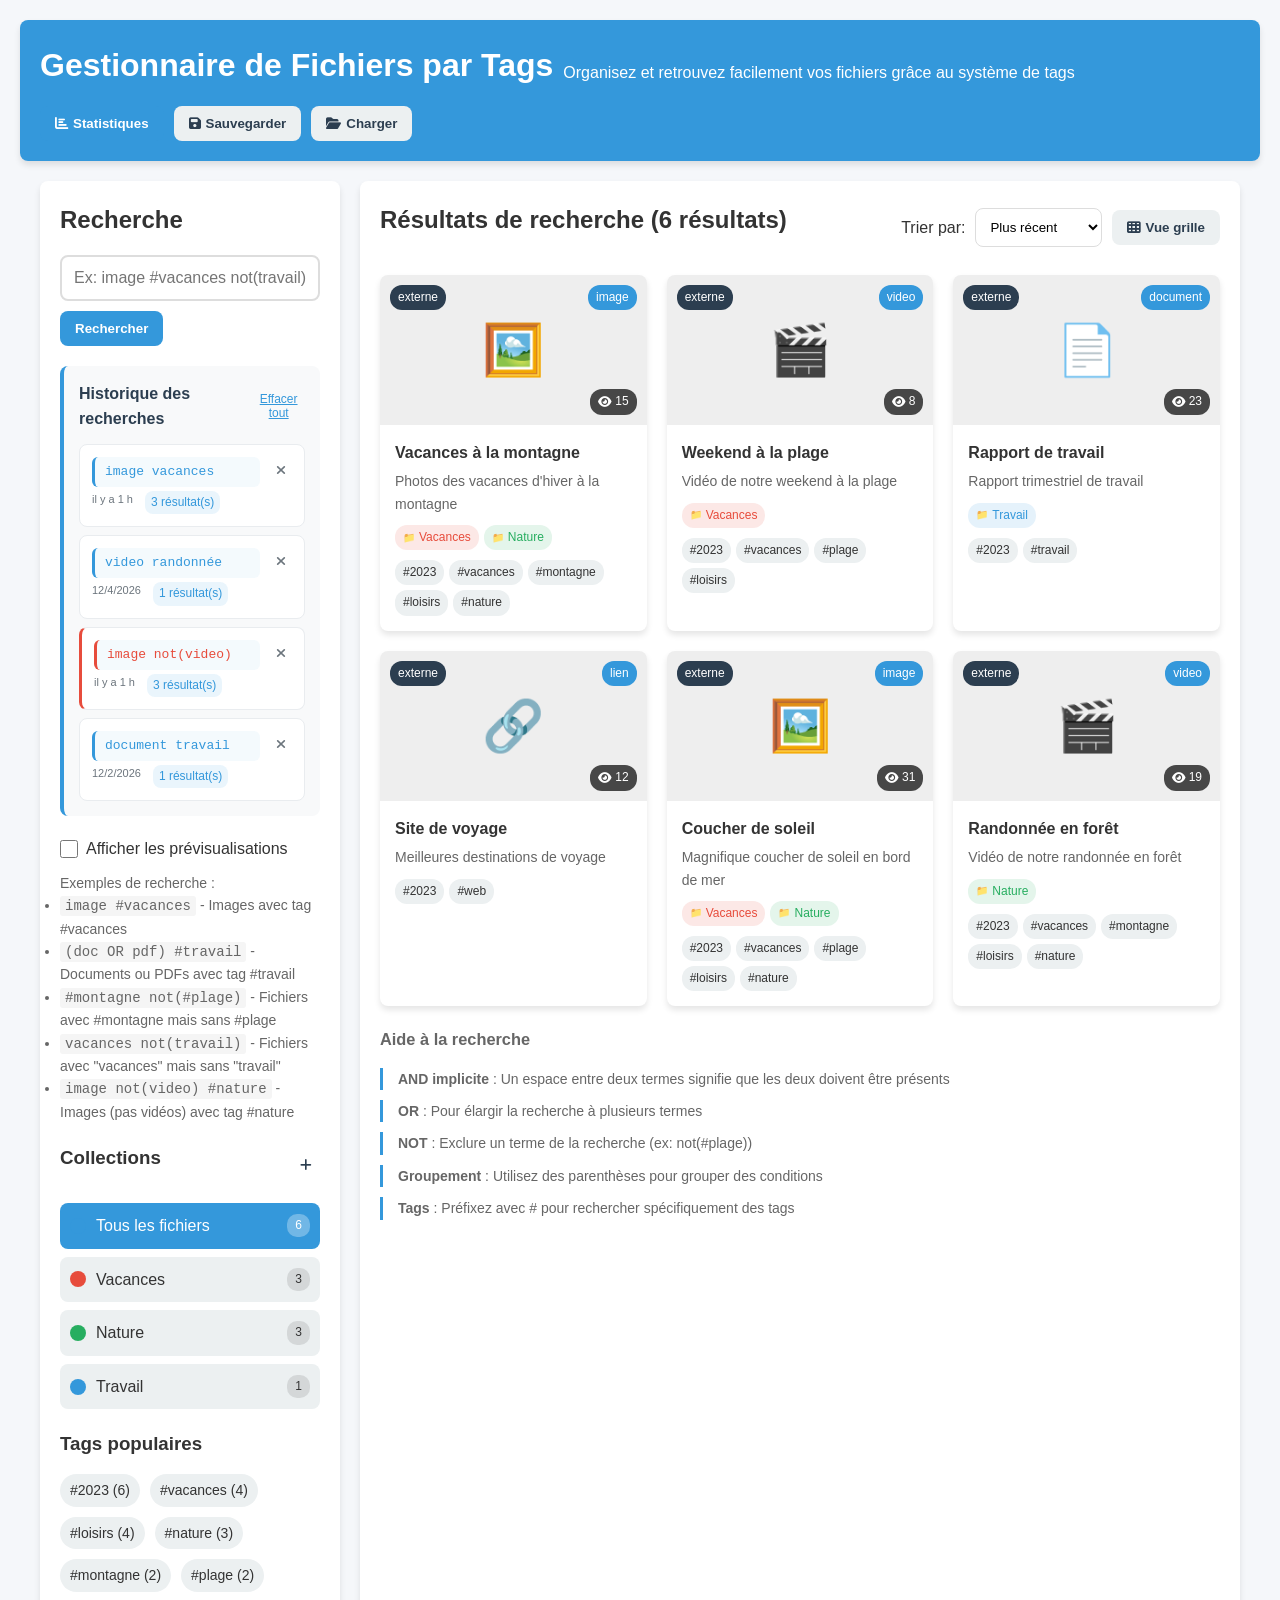
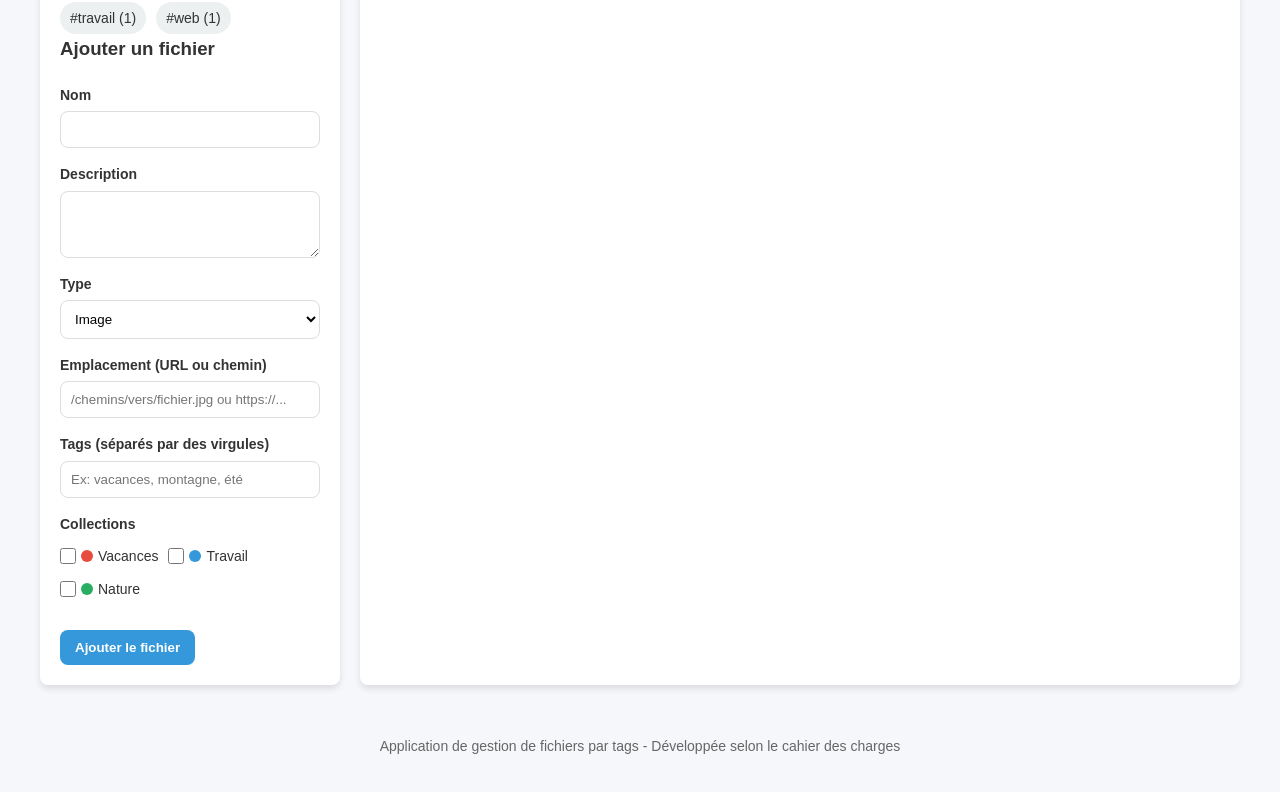
==== index.html @ 1c68541b "recherche multiple avec not()" ====
<!DOCTYPE html>
<html lang="fr">
<head>
    <meta charset="UTF-8">
    <meta name="viewport" content="width=device-width, initial-scale=1.0">
    <title>Gestionnaire de Fichiers par Tags</title>
    <link rel="stylesheet" href="https://cdnjs.cloudflare.com/ajax/libs/font-awesome/6.4.0/css/all.min.css">
    <link rel="stylesheet" href="style/style.css">
    <link rel="shortcut icon" href="asset/img/logo.png" type="image/png">
</head>
<body>
    <header>
        <div>
            <h1>Gestionnaire de Fichiers par Tags</h1>
            <p>Organisez et retrouvez facilement vos fichiers grâce au système de tags</p>
        </div>
        <div>
            <button class="btn btn-primary" id="viewStatsBtn">
                <i class="fas fa-chart-bar"></i> Statistiques
            </button>
            <button class="btn btn-secondary" id="saveDataBtn">
                <i class="fas fa-save"></i> Sauvegarder
            </button>
            <button class="btn btn-secondary" id="loadDataBtn">
                <i class="fas fa-folder-open"></i> Charger
            </button>
        </div>
    </header>
    
    <div class="container">
        <aside class="panel">
            <div class="search-section">
                <h2>Recherche</h2>
                <input type="text" class="search-input" id="searchInput" placeholder="Ex: (image OR vidéo) #drole">
                <button class="btn btn-primary" id="searchBtn">Rechercher</button>
                
                <div class="search-history-section">
                    <h3>
                        Historique des recherches
                        <button class="clear-history-btn" id="clearHistoryBtn" title="Effacer tout l'historique">
                            Effacer tout
                        </button>
                    </h3>
                    <div class="history-list" id="historyList">
                        <!-- L'historique sera généré dynamiquement -->
                    </div>
                </div>

                <div class="preview-option">
                    <label>
                        <input type="checkbox" id="previewCheckbox">
                        Afficher les prévisualisations
                    </label>
                </div>
                
                <div class="search-examples">
                    <p>Exemples de recherche :</p>
                    <ul>
                        <li><code>image #vacances</code> - Images avec tag #vacances</li>
                        <li><code>(doc OR pdf) #travail</code> - Documents ou PDFs avec tag #travail</li>
                        <li><code>#montagne not(#plage)</code> - Fichiers avec #montagne mais sans #plage</li>
                        <li><code>vacances not(travail)</code> - Fichiers avec "vacances" mais sans "travail"</li>
                        <li><code>image not(video) #nature</code> - Images (pas vidéos) avec tag #nature</li>
                    </ul>
                </div>
            </div>
            
            <div class="collections-section">
                <div class="section-header">
                    <h3>Collections</h3>
                    <button class="btn-icon" id="addCollectionBtn" title="Créer une nouvelle collection">
                        <i class="fas fa-plus"></i>
                    </button>
                </div>
                <div class="collections-list" id="collectionsList">
                    <!-- Les collections seront générées dynamiquement -->
                </div>
            </div>
            
            <div class="tags-section">
                <h3>Tags populaires</h3>
                <div class="tags-cloud" id="tagsCloud">
                    <!-- Les tags seront générés dynamiquement -->
                </div>
            </div>
            
            <div class="add-file-section">
                <h3 id="fileFormTitle">Ajouter un fichier</h3>
                <form id="addFileForm" class="add-file-form">
                    <input type="hidden" id="fileId">
                    <div class="form-group">
                        <label class="form-label">Nom</label>
                        <input type="text" class="form-input" id="fileName" required>
                    </div>
                    <div class="form-group">
                        <label class="form-label">Description</label>
                        <textarea class="form-input" id="fileDesc" rows="3"></textarea>
                    </div>
                    <div class="form-group">
                        <label class="form-label">Type</label>
                        <select class="form-select" id="fileType">
                            <option value="image">Image</option>
                            <option value="video">Vidéo</option>
                            <option value="document">Document</option>
                            <option value="audio">Audio</option>
                            <option value="lien">Lien Web</option>
                            <option value="autre">Autre</option>
                        </select>
                    </div>
                    <div class="form-group">
                        <label class="form-label">Emplacement (URL ou chemin)</label>
                        <input type="text" class="form-input" id="fileLocation" placeholder="/chemins/vers/fichier.jpg ou https://..." required>
                    </div>
                    <div class="form-group">
                        <label class="form-label">Tags (séparés par des virgules)</label>
                        <input type="text" class="form-input" id="fileTags" placeholder="Ex: vacances, montagne, été">
                    </div>
                    <div class="form-group">
                        <label class="form-label">Collections</label>
                        <div class="collections-select" id="collectionsSelect">
                            <!-- Les collections seront ajoutées dynamiquement -->
                        </div>
                    </div>
                    <div class="form-actions">
                        <button type="submit" class="btn btn-primary" id="submitFileBtn">Ajouter le fichier</button>
                        <button type="button" class="btn btn-secondary" id="cancelEditBtn" style="display: none;">Annuler</button>
                    </div>
                </form>
            </div>
        </aside>
        
        <main class="panel">
            <div class="results-header">
                <h2 id="resultsTitle">Résultats de recherche <span id="resultsCount"></span></h2>
                <div class="header-actions">
                    <div class="sort-options">
                        <label for="sortSelect">Trier par:</label>
                        <select id="sortSelect" class="form-select">
                            <option value="newest">Plus récent</option>
                            <option value="oldest">Plus ancien</option>
                            <option value="popular">Plus populaire</option>
                            <option value="name">Nom (A-Z)</option>
                        </select>
                    </div>
                    <button class="btn btn-secondary" id="toggleViewBtn">
                        <i class="fas fa-th"></i> Vue grille
                    </button>
                </div>
            </div>
            <div class="results-section" id="resultsContainer">
                <!-- Les résultats seront affichés ici par JavaScript -->
            </div>
            
            <div class="help-section">
                <h3>Aide à la recherche</h3>
                <div class="help-item">
                    <strong>AND implicite</strong> : Un espace entre deux termes signifie que les deux doivent être présents
                </div>
                <div class="help-item">
                    <strong>OR</strong> : Pour élargir la recherche à plusieurs termes
                </div>
                <div class="help-item">
                    <strong>NOT</strong> : Exclure un terme de la recherche (ex: not(#plage))
                </div>
                <div class="help-item">
                    <strong>Groupement</strong> : Utilisez des parenthèses pour grouper des conditions
                </div>
                <div class="help-item">
                    <strong>Tags</strong> : Préfixez avec # pour rechercher spécifiquement des tags
                </div>
            </div>
        </main>
    </div>
    
    <!-- Modal de visualisation -->
    <div class="modal" id="fileModal">
        <div class="modal-content">
            <span class="close-modal" id="closeModal">&times;</span>
            <h2 id="modalTitle">Visualisation du fichier</h2>
            <div class="file-actions-modal">
                <button class="btn btn-secondary" id="editFileBtn">
                    <i class="fas fa-edit"></i> Modifier
                </button>
                <button class="btn btn-danger" id="deleteFileBtn">
                    <i class="fas fa-trash"></i> Supprimer
                </button>
            </div>
            <div class="file-viewer" id="fileViewer">
                <!-- Le contenu du fichier sera affiché ici -->
            </div>
            <div class="file-actions">
                <button class="btn btn-primary" id="openExternal">
                    <i class="fas fa-external-link-alt"></i> Ouvrir dans un nouvel onglet
                </button>
                <button class="btn btn-danger" id="closeViewer">
                    <i class="fas fa-times"></i> Fermer
                </button>
            </div>
        </div>
    </div>

    <!-- Modal de statistiques -->
    <div class="modal" id="statsModal">
        <div class="modal-content">
            <span class="close-modal" id="closeStatsModal">&times;</span>
            <h2>Statistiques</h2>
            <div class="stats-container">
                <div class="stat-card">
                    <h3>Fichiers totaux</h3>
                    <p id="totalFiles">0</p>
                </div>
                <div class="stat-card">
                    <h3>Tags utilisés</h3>
                    <p id="totalTags">0</p>
                </div>
                <div class="stat-card">
                    <h3>Vues totales</h3>
                    <p id="totalViews">0</p>
                </div>
                <div class="stat-card">
                    <h3>Collections</h3>
                    <p id="totalCollections">0</p>
                </div>
            </div>
            <div class="popular-section">
                <h3>Fichiers les plus populaires</h3>
                <div id="popularFiles">
                    <!-- Les fichiers populaires seront affichés ici -->
                </div>
            </div>
            <div class="popular-section">
                <h3>Collections les plus populaires</h3>
                <div id="popularCollections">
                    <!-- Les collections populaires seront affichées ici -->
                </div>
            </div>
        </div>
    </div>

    <!-- Modal de création/édition de collection -->
    <div class="modal" id="collectionModal">
        <div class="modal-content">
            <span class="close-modal" id="closeCollectionModal">&times;</span>
            <h2 id="collectionModalTitle">Créer une nouvelle collection</h2>
            <form id="collectionForm">
                <input type="hidden" id="collectionId">
                <div class="form-group">
                    <label class="form-label">Nom de la collection</label>
                    <input type="text" class="form-input" id="collectionName" required>
                </div>
                <div class="form-group">
                    <label class="form-label">Description</label>
                    <textarea class="form-input" id="collectionDescription" rows="3"></textarea>
                </div>
                <div class="form-group">
                    <label class="form-label">Couleur d'accentuation</label>
                    <input type="color" class="form-input" id="collectionColor" value="#3498db">
                </div>
                <div class="form-actions">
                    <button type="submit" class="btn btn-primary" id="saveCollectionBtn">Créer la collection</button>
                    <button type="button" class="btn btn-danger" id="deleteCollectionBtn" style="display: none;">
                        <i class="fas fa-trash"></i> Supprimer
                    </button>
                    <button type="button" class="btn btn-secondary" id="cancelCollectionBtn">Annuler</button>
                </div>
            </form>
        </div>
    </div>

    <!-- Modal de confirmation de suppression -->
    <div class="modal" id="confirmModal">
        <div class="modal-content">
            <span class="close-modal" id="closeConfirmModal">&times;</span>
            <h2 id="confirmModalTitle">Confirmation</h2>
            <p id="confirmModalMessage">Êtes-vous sûr de vouloir effectuer cette action ?</p>
            <div class="form-actions">
                <button class="btn btn-danger" id="confirmActionBtn">Confirmer</button>
                <button class="btn btn-secondary" id="cancelActionBtn">Annuler</button>
            </div>
        </div>
    </div>
    
    <footer>
        <p>Application de gestion de fichiers par tags - Développée selon le cahier des charges</p>
    </footer>

    <script src="script/script.js"></script>
</body>
</html>
---- style/style.css ----
:root {
    --primary-color: #3498db;
    --secondary-color: #3498db;
    --accent-color: #e74c3c;
    --light-color: #ecf0f1;
    --dark-color: #2c3e50;
    --success-color: #27ae60;
    --warning-color: #f39c12;
    --border-radius: 8px;
    --box-shadow: 0 4px 6px rgba(0, 0, 0, 0.1);
}

* {
    margin: 0;
    padding: 0;
    box-sizing: border-box;
    font-family: 'Segoe UI', Tahoma, Geneva, Verdana, sans-serif;
}

body {
    background-color: #f5f7fa;
    color: #333;
    line-height: 1.6;
    padding: 20px;
}

.container {
    max-width: 1200px;
    margin: 0 auto;
    display: grid;
    grid-template-columns: 300px 1fr;
    gap: 20px;
}

header {
    grid-column: 1 / -1;
    background: linear-gradient(135deg, var(--primary-color), var(--secondary-color));
    color: white;
    padding: 20px;
    border-radius: var(--border-radius);
    margin-bottom: 20px;
    box-shadow: var(--box-shadow);
    display: flex;
    justify-content: space-between;
    align-items: center;
    flex-wrap: wrap;
}

header > div {
    display: flex;
    align-items: center;
    gap: 10px;
}

h1, h2, h3 {
    margin-bottom: 15px;
}

.panel {
    background: white;
    border-radius: var(--border-radius);
    padding: 20px;
    box-shadow: var(--box-shadow);
}

.search-section {
    margin-bottom: 20px;
}

.search-input {
    width: 100%;
    padding: 12px;
    border: 2px solid #ddd;
    border-radius: var(--border-radius);
    font-size: 16px;
    margin-bottom: 10px;
    transition: border-color 0.3s;
}

.search-input:focus {
    border-color: var(--primary-color);
    outline: none;
}

.preview-option {
    margin: 10px 0;
    display: flex;
    align-items: center;
}

.preview-option label {
    display: flex;
    align-items: center;
    gap: 8px;
    cursor: pointer;
    font-weight: 500;
}

.preview-option input[type="checkbox"] {
    width: 18px;
    height: 18px;
    cursor: pointer;
}

.search-examples {
    font-size: 14px;
    color: #666;
    margin-top: 10px;
}

.search-examples code {
    background-color: #f5f5f5;
    padding: 2px 5px;
    border-radius: 3px;
    font-family: monospace;
}

.btn {
    padding: 10px 15px;
    border: none;
    border-radius: var(--border-radius);
    cursor: pointer;
    font-weight: bold;
    transition: background-color 0.3s;
    display: inline-flex;
    align-items: center;
    gap: 5px;
}

.btn-primary {
    background-color: var(--primary-color);
    color: white;
}

.btn-primary:hover {
    background-color: var(--secondary-color);
}

.btn-secondary {
    background-color: var(--light-color);
    color: var(--dark-color);
}

.btn-secondary:hover {
    background-color: #dde4e6;
}

.btn-danger {
    background-color: var(--accent-color);
    color: white;
}

.btn-danger:hover {
    background-color: #c0392b;
}

.btn-icon {
    padding: 8px;
    border: none;
    border-radius: var(--border-radius);
    cursor: pointer;
    background: transparent;
    color: var(--dark-color);
    transition: background-color 0.3s;
}

.btn-icon:hover {
    background-color: var(--light-color);
}

/* Sections */
.section-header {
    display: flex;
    justify-content: space-between;
    align-items: center;
    margin-bottom: 15px;
}

.collections-section {
    margin-bottom: 20px;
}

.collections-list {
    display: flex;
    flex-direction: column;
    gap: 8px;
}

.collection-item {
    display: flex;
    justify-content: space-between;
    align-items: center;
    padding: 10px;
    border-radius: var(--border-radius);
    background-color: var(--light-color);
    cursor: pointer;
    transition: background-color 0.3s;
    position: relative;
}

.collection-item:hover {
    background-color: #dde4e6;
}

.collection-item.active {
    background-color: var(--primary-color);
    color: white;
}

.collection-info {
    display: flex;
    align-items: center;
    gap: 10px;
    flex: 1;
}

.collection-color {
    width: 16px;
    height: 16px;
    border-radius: 50%;
}

.collection-name {
    font-weight: 500;
    flex: 1;
}

.collection-count {
    background-color: rgba(0, 0, 0, 0.1);
    padding: 2px 8px;
    border-radius: 10px;
    font-size: 12px;
}

.collection-item.active .collection-count {
    background-color: rgba(255, 255, 255, 0.3);
}

.collection-actions {
    display: none;
    position: absolute;
    right: 10px;
    top: 50%;
    transform: translateY(-50%);
    background: white;
    border-radius: var(--border-radius);
    box-shadow: var(--box-shadow);
    z-index: 10;
}

.collection-item:hover .collection-actions {
    display: flex;
}

.collection-action-btn {
    padding: 5px;
    border: none;
    background: transparent;
    cursor: pointer;
    color: var(--dark-color);
    border-radius: 4px;
}

.collection-action-btn:hover {
    background-color: var(--light-color);
    color: var(--primary-color);
}

.tags-cloud {
    display: flex;
    flex-wrap: wrap;
    gap: 10px;
    margin-top: 15px;
}

.tag {
    background-color: var(--light-color);
    padding: 5px 10px;
    border-radius: 20px;
    font-size: 14px;
    cursor: pointer;
    transition: background-color 0.3s;
}

.tag:hover {
    background-color: var(--primary-color);
    color: white;
}

.results-header {
    display: flex;
    justify-content: space-between;
    align-items: center;
    margin-bottom: 20px;
    flex-wrap: wrap;
    gap: 10px;
}

.header-actions {
    display: flex;
    align-items: center;
    gap: 10px;
}

.sort-options {
    display: flex;
    align-items: center;
    gap: 10px;
}

.results-section {
    display: grid;
    grid-template-columns: repeat(auto-fill, minmax(250px, 1fr));
    gap: 20px;
}

.results-section.list-view {
    grid-template-columns: 1fr;
}

.file-card {
    background: white;
    border-radius: var(--border-radius);
    overflow: hidden;
    box-shadow: var(--box-shadow);
    transition: transform 0.3s;
    cursor: pointer;
    position: relative;
}

.file-card:hover {
    transform: translateY(-5px);
}

.file-card.list-view {
    display: flex;
    height: auto;
}

.file-card.list-view .file-preview {
    width: 120px;
    height: 120px;
    flex-shrink: 0;
}

.file-card.list-view .file-info {
    flex: 1;
    display: flex;
    flex-direction: column;
    justify-content: space-between;
}

.file-preview {
    height: 150px;
    background-color: #eee;
    display: flex;
    align-items: center;
    justify-content: center;
    font-size: 50px;
    color: #777;
    position: relative;
    overflow: hidden;
}

.file-preview img {
    width: 100%;
    height: 100%;
    object-fit: cover;
}

.file-preview video {
    width: 100%;
    height: 100%;
    object-fit: cover;
}

.file-type-badge {
    position: absolute;
    top: 10px;
    right: 10px;
    background-color: var(--primary-color);
    color: white;
    padding: 3px 8px;
    border-radius: 12px;
    font-size: 12px;
    z-index: 2;
}

.file-location-badge {
    position: absolute;
    top: 10px;
    left: 10px;
    background-color: var(--dark-color);
    color: white;
    padding: 3px 8px;
    border-radius: 12px;
    font-size: 12px;
    z-index: 2;
}

.file-views {
    position: absolute;
    bottom: 10px;
    right: 10px;
    background-color: rgba(0, 0, 0, 0.7);
    color: white;
    padding: 3px 8px;
    border-radius: 12px;
    font-size: 12px;
    display: flex;
    align-items: center;
    gap: 3px;
    z-index: 2;
}

.file-info {
    padding: 15px;
}

.file-name {
    font-weight: bold;
    margin-bottom: 5px;
}

.file-desc {
    font-size: 14px;
    color: #666;
    margin-bottom: 10px;
    display: -webkit-box;
    line-clamp: 2;
    -webkit-box-orient: vertical;
    overflow: hidden;
}

.file-collections {
    display: flex;
    flex-wrap: wrap;
    gap: 5px;
    margin-top: 10px;
}

.file-collection {
    background-color: #e3f2fd;
    padding: 3px 8px;
    border-radius: 12px;
    font-size: 12px;
    display: flex;
    align-items: center;
    gap: 4px;
}

.file-collection::before {
    content: "📁";
    font-size: 10px;
}

.file-tags {
    display: flex;
    flex-wrap: wrap;
    gap: 5px;
    margin-top: 10px;
}

.file-tag {
    background-color: var(--light-color);
    padding: 3px 8px;
    border-radius: 12px;
    font-size: 12px;
}

.add-file-form {
    display: grid;
    gap: 15px;
    margin-top: 20px;
}

.form-group {
    display: flex;
    flex-direction: column;
}

.form-label {
    margin-bottom: 5px;
    font-weight: bold;
    font-size: 14px;
}

.form-input {
    padding: 10px;
    border: 1px solid #ddd;
    border-radius: var(--border-radius);
}

.form-select {
    padding: 10px;
    border: 1px solid #ddd;
    border-radius: var(--border-radius);
    background-color: white;
}

.form-actions {
    display: flex;
    gap: 10px;
    margin-top: 15px;
}

.collections-select {
    display: flex;
    flex-wrap: wrap;
    gap: 10px;
    margin-top: 5px;
}

.collection-checkbox {
    display: flex;
    align-items: center;
    gap: 5px;
}

.collection-checkbox input[type="checkbox"] {
    width: 16px;
    height: 16px;
}

.collection-checkbox-label {
    display: flex;
    align-items: center;
    gap: 5px;
    font-size: 14px;
}

.collection-checkbox-color {
    width: 12px;
    height: 12px;
    border-radius: 50%;
}

.help-section {
    margin-top: 20px;
    font-size: 14px;
    color: #666;
}

.help-item {
    margin-bottom: 10px;
    padding-left: 15px;
    border-left: 3px solid var(--primary-color);
}

footer {
    grid-column: 1 / -1;
    text-align: center;
    margin-top: 30px;
    padding: 20px;
    color: #666;
    font-size: 14px;
}

/* Modal de visualisation */
.modal {
    display: none;
    position: fixed;
    top: 0;
    left: 0;
    width: 100%;
    height: 100%;
    background-color: rgba(0, 0, 0, 0.8);
    z-index: 1000;
    overflow: auto;
    justify-content: center;
    align-items: center;
}

.modal-content {
    background-color: white;
    margin: 5% auto;
    padding: 20px;
    border-radius: var(--border-radius);
    width: 80%;
    max-width: 800px;
    position: relative;
    max-height: 80vh;
    overflow-y: auto;
}

.close-modal {
    position: absolute;
    top: 15px;
    right: 15px;
    font-size: 24px;
    cursor: pointer;
    color: #777;
}

.close-modal:hover {
    color: var(--accent-color);
}

.file-actions-modal {
    display: flex;
    gap: 10px;
    margin-bottom: 15px;
}

.file-viewer {
    margin-top: 20px;
    text-align: center;
}

.file-viewer iframe {
    width: 100%;
    height: 500px;
    border: none;
    border-radius: var(--border-radius);
}

.file-viewer img {
    max-width: 100%;
    max-height: 500px;
    border-radius: var(--border-radius);
}

.file-viewer .unsupported-format {
    padding: 40px;
    background-color: #f9f9f9;
    border-radius: var(--border-radius);
    font-size: 18px;
    color: #777;
}

.file-actions {
    display: flex;
    gap: 10px;
    margin-top: 20px;
    justify-content: center;
}

/* Statistiques */
.stats-container {
    display: grid;
    grid-template-columns: repeat(auto-fit, minmax(200px, 1fr));
    gap: 20px;
    margin: 20px 0;
}

.stat-card {
    background-color: var(--light-color);
    padding: 20px;
    border-radius: var(--border-radius);
    text-align: center;
}

.stat-card h3 {
    margin-bottom: 10px;
    color: var(--dark-color);
}

.stat-card p {
    font-size: 24px;
    font-weight: bold;
    color: var(--primary-color);
}

.popular-section {
    margin-top: 30px;
}

.popular-file, .popular-collection {
    display: flex;
    justify-content: space-between;
    align-items: center;
    padding: 10px;
    border-bottom: 1px solid #eee;
}

.popular-file:last-child, .popular-collection:last-child {
    border-bottom: none;
}

.popular-file-info, .popular-collection-info {
    flex: 1;
}

.popular-file-views, .popular-collection-count {
    background-color: var(--light-color);
    padding: 5px 10px;
    border-radius: 12px;
    font-size: 14px;
    display: flex;
    align-items: center;
    gap: 5px;
}

.empty-state {
    text-align: center;
    padding: 40px 20px;
    color: #777;
}

.empty-state i {
    font-size: 48px;
    margin-bottom: 15px;
    color: #ccc;
}

@media (max-width: 768px) {
    .container {
        grid-template-columns: 1fr;
    }
    
    .modal-content {
        width: 95%;
        margin: 10% auto;
    }
    
    header {
        flex-direction: column;
        gap: 15px;
    }
    
    .results-header, .header-actions {
        flex-direction: column;
        align-items: flex-start;
    }
    
    .file-card.list-view {
        flex-direction: column;
    }
    
    .file-card.list-view .file-preview {
        width: 100%;
        height: 150px;
    }
    
    .form-actions {
        flex-direction: column;
    }
}
/* Ajouter ces styles pour l'historique de recherche */
.search-history-section {
    margin: 20px 0;
    padding: 15px;
    background-color: #f8f9fa;
    border-radius: var(--border-radius);
    border-left: 4px solid var(--primary-color);
}

.search-history-section {
    margin: 20px 0;
    padding: 15px;
    background-color: #f8f9fa;
    border-radius: var(--border-radius);
    border-left: 4px solid var(--primary-color);
}
.search-history-section h3 {
    margin-bottom: 12px;
    color: var(--dark-color);
    font-size: 16px;
    display: flex;
    justify-content: space-between;
    align-items: center;
}
.clear-history-btn {
    background: none;
    border: none;
    color: var(--primary-color);
    cursor: pointer;
    font-size: 12px;
    text-decoration: underline;
}
.clear-history-btn:hover {
    color: var(--secondary-color);
}
.history-list {
    display: flex;
    flex-direction: column;
    gap: 8px;
}

.history-item {
    display: flex;
    justify-content: space-between;
    align-items: flex-start;
    padding: 12px;
    background-color: white;
    border-radius: var(--border-radius);
    border: 1px solid #e9ecef;
    cursor: pointer;
    transition: all 0.2s ease;
    gap: 10px;
}

.history-item:hover {
    background-color: var(--light-color);
    border-color: var(--primary-color);
    transform: translateX(2px);
}

.history-content {
    flex: 1;
    min-width: 0; /* Permet le truncate du texte */
}

.history-query {
    font-size: 14px;
    color: var(--dark-color);
    font-weight: 500;
    margin-bottom: 4px;
    word-break: break-word;
    line-height: 1.4;
}

.history-info {
    display: flex;
    gap: 12px;
    font-size: 12px;
    color: #6c757d;
}

.history-date {
    font-size: 11px;
}

.history-results {
    background-color: rgba(52, 152, 219, 0.1);
    color: var(--primary-color);
    padding: 2px 6px;
    border-radius: 8px;
    font-weight: 500;
}

.history-remove {
    background: none;
    border: none;
    color: #6c757d;
    cursor: pointer;
    padding: 6px;
    border-radius: 4px;
    flex-shrink: 0;
    transition: all 0.2s;
}

.history-remove:hover {
    color: var(--accent-color);
    background-color: rgba(231, 76, 60, 0.1);
}

.empty-history {
    text-align: center;
    padding: 20px 10px;
    color: #6c757d;
    font-style: italic;
}

/* Tooltip pour les requêtes longues */

.history-query:hover::after {
    content: attr(title);
    position: absolute;
    bottom: 100%;
    left: 50%;
    transform: translateX(-50%);
    background-color: var(--dark-color);
    color: white;
    padding: 8px 12px;
    border-radius: var(--border-radius);
    font-size: 12px;
    white-space: pre-wrap;
    max-width: 300px;
    z-index: 1000;
    box-shadow: var(--box-shadow);
}
.history-query {
    font-size: 13px;
    color: var(--primary-color);
    font-weight: 500;
    margin-bottom: 4px;
    word-break: break-word;
    line-height: 1.4;
    font-family: 'Monaco', 'Menlo', 'Ubuntu Mono', monospace;
    background-color: rgba(52, 152, 219, 0.05);
    padding: 6px 10px;
    border-radius: 6px;
    border-left: 3px solid var(--primary-color);
}
/* Style spécial pour les termes exclus */
.history-query:contains("not") {
    border-left-color: var(--accent-color);
}

/* Style pour les recherches avec NOT */
.history-item.has-exclusion {
    border-left: 3px solid var(--accent-color);
}

.history-item.has-exclusion .history-query {
    color: var(--accent-color);
    border-left-color: var(--accent-color);
}

/* Responsive */
@media screen and (max-width: 768px) {
    .history-item {
        flex-direction: column;
        gap: 8px;
    }
    
    .history-info {
        display: flex;
        gap: 12px;
        font-size: 12px;
        color: #6c757d;
        margin-top: 4px;
    }
    
    .history-query:hover::after {
        max-width: 200px;
        font-size: 11px;
    }
}
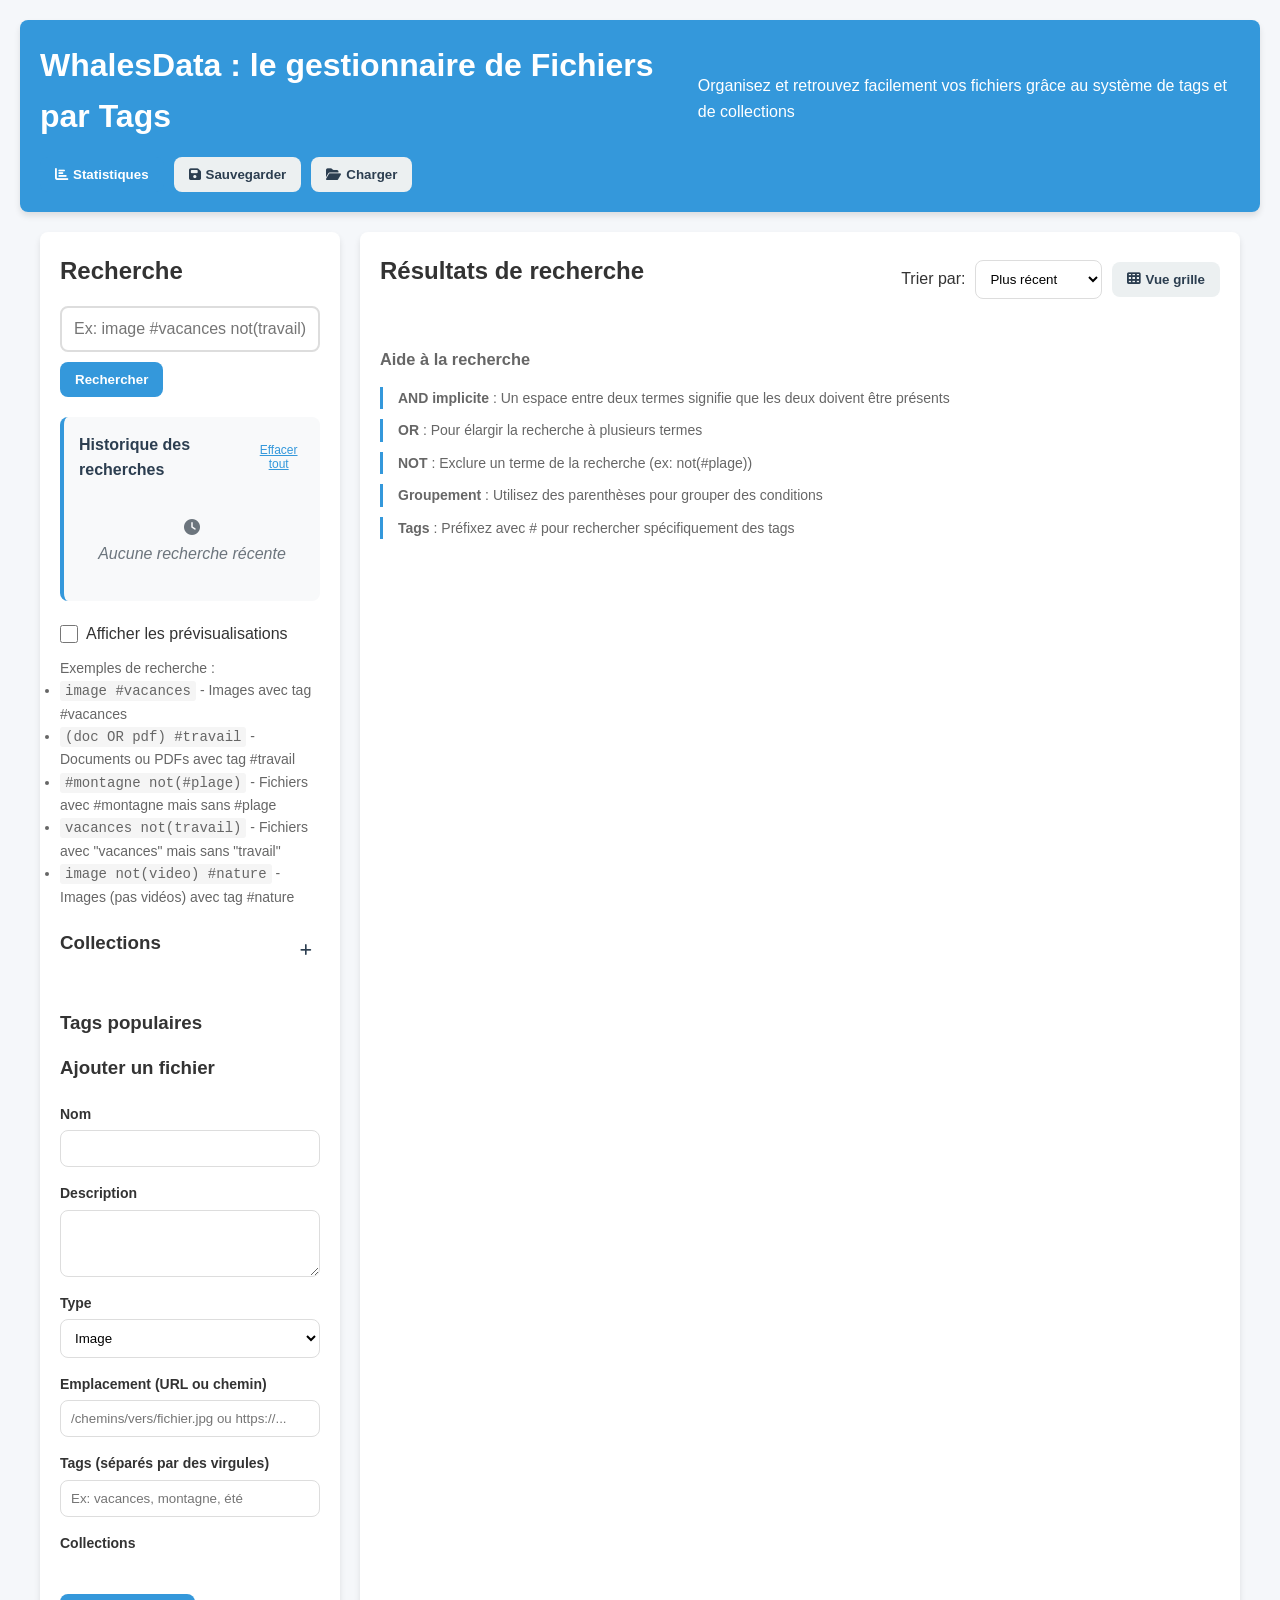
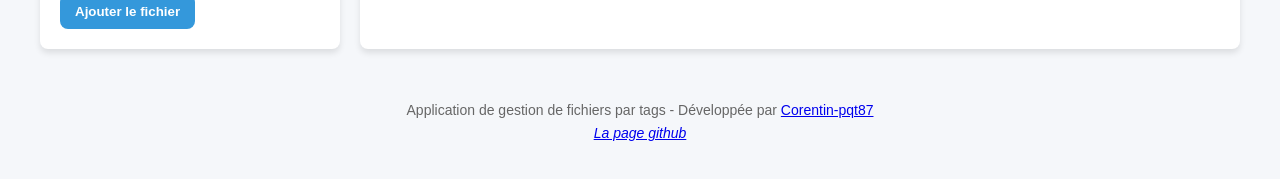
==== commit fe375a02: "acceuil sans exemple" ====
--- a/index.html
+++ b/index.html
@@ -3,7 +3,7 @@
 <head>
     <meta charset="UTF-8">
     <meta name="viewport" content="width=device-width, initial-scale=1.0">
-    <title>Gestionnaire de Fichiers par Tags</title>
+    <title>WhalesData</title>
     <link rel="stylesheet" href="https://cdnjs.cloudflare.com/ajax/libs/font-awesome/6.4.0/css/all.min.css">
     <link rel="stylesheet" href="style/style.css">
     <link rel="shortcut icon" href="asset/img/logo.png" type="image/png">
@@ -11,8 +11,8 @@
 <body>
     <header>
         <div>
-            <h1>Gestionnaire de Fichiers par Tags</h1>
-            <p>Organisez et retrouvez facilement vos fichiers grâce au système de tags</p>
+            <h1>WhalesData : le gestionnaire de Fichiers par Tags</h1>
+            <p>Organisez et retrouvez facilement vos fichiers grâce au système de tags et de collections</p>
         </div>
         <div>
             <button class="btn btn-primary" id="viewStatsBtn">
@@ -281,7 +281,10 @@
     </div>
     
     <footer>
-        <p>Application de gestion de fichiers par tags - Développée selon le cahier des charges</p>
+        <p>Application de gestion de fichiers par tags - Développée par <a href="https://github.com/Corentin-pqt87">Corentin-pqt87</a></p>
+        <address>
+            <a href="https://github.com/Corentin-pqt87/Whales-Data/tree/main">La page github</a>
+        </address>
     </footer>
 
     <script src="script/script.js"></script>
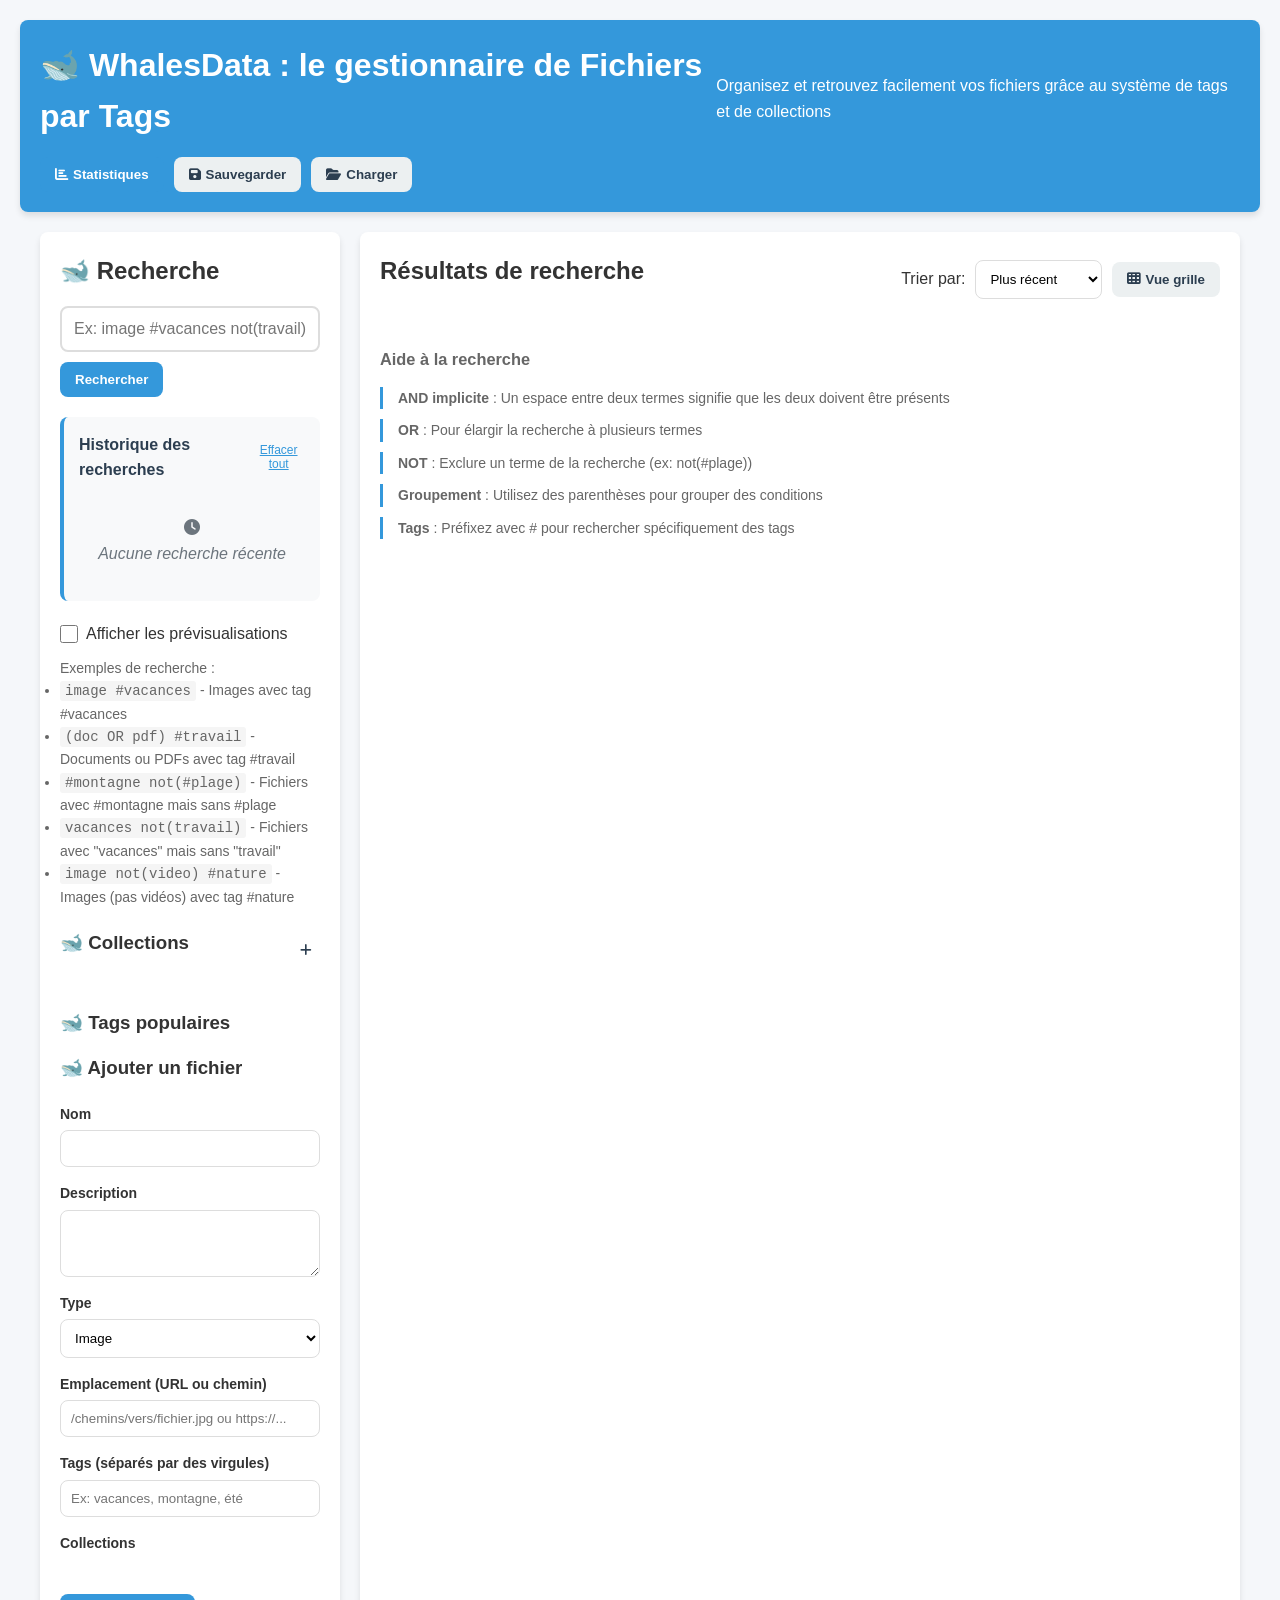
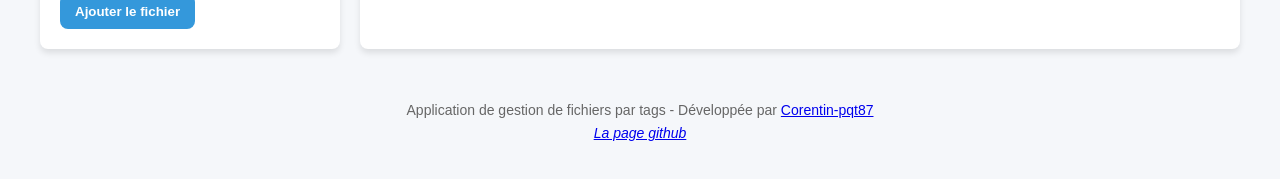
==== commit 214565a5: "emoji" ====
--- a/index.html
+++ b/index.html
@@ -3,7 +3,7 @@
 <head>
     <meta charset="UTF-8">
     <meta name="viewport" content="width=device-width, initial-scale=1.0">
-    <title>WhalesData</title>
+    <title>🐋 WhalesData 🐋</title>
     <link rel="stylesheet" href="https://cdnjs.cloudflare.com/ajax/libs/font-awesome/6.4.0/css/all.min.css">
     <link rel="stylesheet" href="style/style.css">
     <link rel="shortcut icon" href="asset/img/logo.png" type="image/png">
@@ -11,7 +11,7 @@
 <body>
     <header>
         <div>
-            <h1>WhalesData : le gestionnaire de Fichiers par Tags</h1>
+            <h1>🐋 WhalesData : le gestionnaire de Fichiers par Tags</h1>
             <p>Organisez et retrouvez facilement vos fichiers grâce au système de tags et de collections</p>
         </div>
         <div>
@@ -30,7 +30,7 @@
     <div class="container">
         <aside class="panel">
             <div class="search-section">
-                <h2>Recherche</h2>
+                <h2>🐋 Recherche</h2>
                 <input type="text" class="search-input" id="searchInput" placeholder="Ex: (image OR vidéo) #drole">
                 <button class="btn btn-primary" id="searchBtn">Rechercher</button>
                 
@@ -67,7 +67,7 @@
             
             <div class="collections-section">
                 <div class="section-header">
-                    <h3>Collections</h3>
+                    <h3>🐋 Collections</h3>
                     <button class="btn-icon" id="addCollectionBtn" title="Créer une nouvelle collection">
                         <i class="fas fa-plus"></i>
                     </button>
@@ -78,14 +78,14 @@
             </div>
             
             <div class="tags-section">
-                <h3>Tags populaires</h3>
+                <h3>🐋 Tags populaires</h3>
                 <div class="tags-cloud" id="tagsCloud">
                     <!-- Les tags seront générés dynamiquement -->
                 </div>
             </div>
             
             <div class="add-file-section">
-                <h3 id="fileFormTitle">Ajouter un fichier</h3>
+                <h3 id="fileFormTitle">🐋 Ajouter un fichier</h3>
                 <form id="addFileForm" class="add-file-form">
                     <input type="hidden" id="fileId">
                     <div class="form-group">
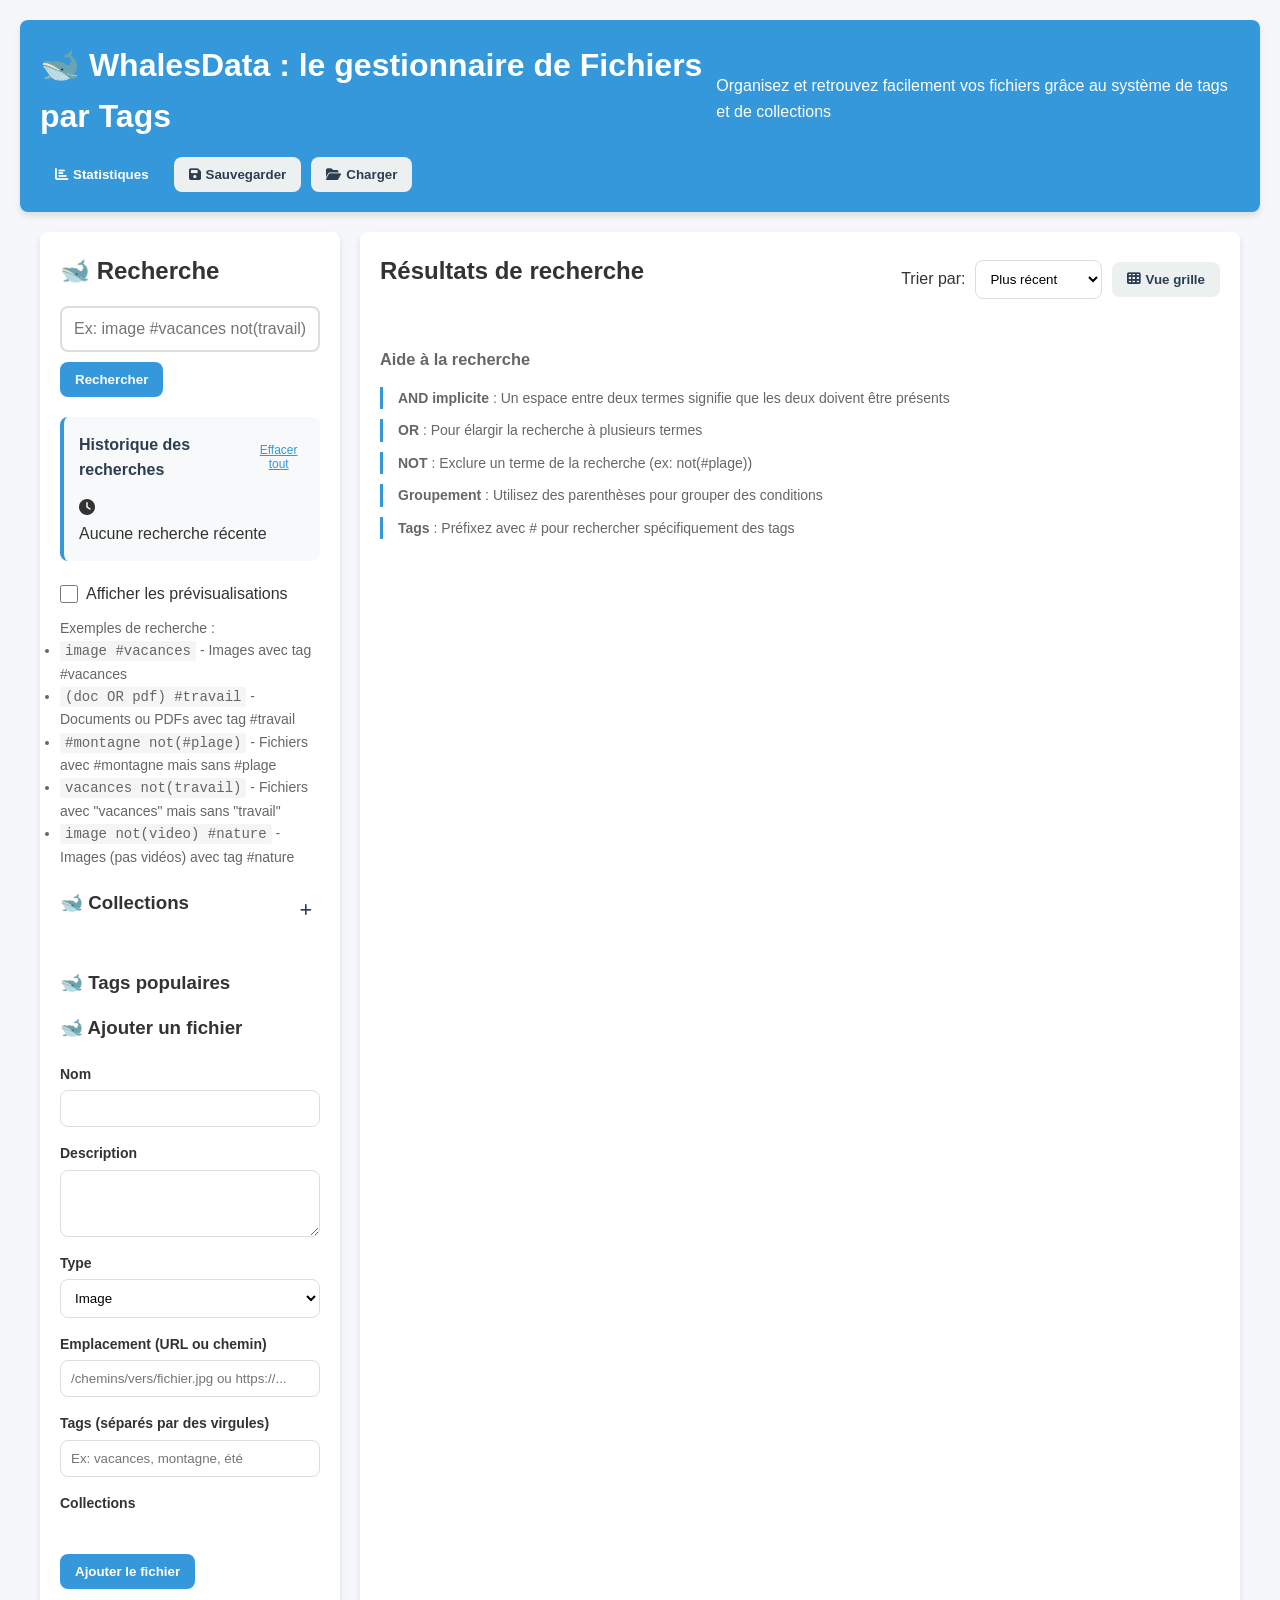
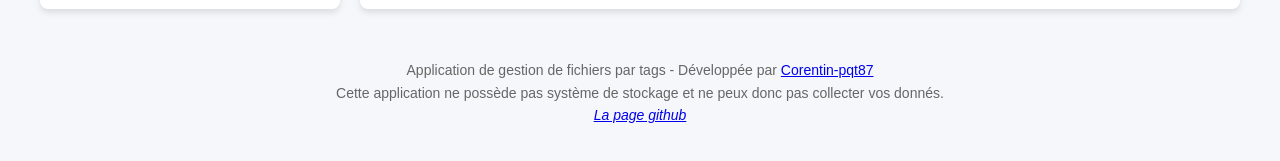
==== commit 5c19ea64: "footer" ====
--- a/index.html
+++ b/index.html
@@ -282,6 +282,9 @@
     
     <footer>
         <p>Application de gestion de fichiers par tags - Développée par <a href="https://github.com/Corentin-pqt87">Corentin-pqt87</a></p>
+        <p>
+            Cette application ne possède pas système de stockage et ne peux donc pas collecter vos donnés.
+        </p>
         <address>
             <a href="https://github.com/Corentin-pqt87/Whales-Data/tree/main">La page github</a>
         </address>
--- a/style/style.css
+++ b/style/style.css
@@ -1,3 +1,6 @@
+/* ==================================================
+   1. Variables globales & Reset
+================================================== */
 :root {
     --primary-color: #3498db;
     --secondary-color: #3498db;
@@ -24,6 +27,9 @@
     padding: 20px;
 }
 
+/* ==================================================
+   2. Layout général
+================================================== */
 .container {
     max-width: 1200px;
     margin: 0 auto;
@@ -52,21 +58,135 @@
     gap: 10px;
 }
 
+footer {
+    grid-column: 1 / -1;
+    text-align: center;
+    margin-top: 30px;
+    padding: 20px;
+    color: #666;
+    font-size: 14px;
+}
+
+.panel {
+    background: white;
+    border-radius: var(--border-radius);
+    padding: 20px;
+    box-shadow: var(--box-shadow);
+}
+
+/* ==================================================
+   3. Typographie
+================================================== */
 h1, h2, h3 {
     margin-bottom: 15px;
 }
 
-.panel {
-    background: white;
-    border-radius: var(--border-radius);
-    padding: 20px;
-    box-shadow: var(--box-shadow);
-}
-
-.search-section {
-    margin-bottom: 20px;
-}
-
+/* ==================================================
+   4. Boutons
+================================================== */
+.btn {
+    padding: 10px 15px;
+    border: none;
+    border-radius: var(--border-radius);
+    cursor: pointer;
+    font-weight: bold;
+    transition: background-color 0.3s;
+    display: inline-flex;
+    align-items: center;
+    gap: 5px;
+}
+
+.btn-primary {
+    background-color: var(--primary-color);
+    color: white;
+}
+.btn-primary:hover { background-color: var(--secondary-color); }
+
+.btn-secondary {
+    background-color: var(--light-color);
+    color: var(--dark-color);
+}
+.btn-secondary:hover { background-color: #dde4e6; }
+
+.btn-danger {
+    background-color: var(--accent-color);
+    color: white;
+}
+.btn-danger:hover { background-color: #c0392b; }
+
+.btn-icon {
+    padding: 8px;
+    border: none;
+    border-radius: var(--border-radius);
+    cursor: pointer;
+    background: transparent;
+    color: var(--dark-color);
+    transition: background-color 0.3s;
+}
+.btn-icon:hover { background-color: var(--light-color); }
+
+/* ==================================================
+   5. Sections principales
+================================================== */
+.section-header {
+    display: flex;
+    justify-content: space-between;
+    align-items: center;
+    margin-bottom: 15px;
+}
+
+.search-section { margin-bottom: 20px; }
+
+.collections-section { margin-bottom: 20px; }
+
+.results-section {
+    display: grid;
+    grid-template-columns: repeat(auto-fill, minmax(250px, 1fr));
+    gap: 20px;
+}
+.results-section.list-view { grid-template-columns: 1fr; }
+
+.add-file-form {
+    display: grid;
+    gap: 15px;
+    margin-top: 20px;
+}
+
+.help-section {
+    margin-top: 20px;
+    font-size: 14px;
+    color: #666;
+}
+.help-item {
+    margin-bottom: 10px;
+    padding-left: 15px;
+    border-left: 3px solid var(--primary-color);
+}
+
+.stats-container {
+    display: grid;
+    grid-template-columns: repeat(auto-fit, minmax(200px, 1fr));
+    gap: 20px;
+    margin: 20px 0;
+}
+
+.popular-section { margin-top: 30px; }
+
+.empty-state {
+    text-align: center;
+    padding: 40px 20px;
+    color: #777;
+}
+.empty-state i {
+    font-size: 48px;
+    margin-bottom: 15px;
+    color: #ccc;
+}
+
+/* ==================================================
+   6. Éléments spécifiques
+================================================== */
+/* Recherche */
 .search-input {
     width: 100%;
     padding: 12px;
@@ -76,7 +196,6 @@
     margin-bottom: 10px;
     transition: border-color 0.3s;
 }
-
 .search-input:focus {
     border-color: var(--primary-color);
     outline: none;
@@ -87,7 +206,6 @@
     display: flex;
     align-items: center;
 }
-
 .preview-option label {
     display: flex;
     align-items: center;
@@ -95,19 +213,13 @@
     cursor: pointer;
     font-weight: 500;
 }
-
 .preview-option input[type="checkbox"] {
     width: 18px;
     height: 18px;
     cursor: pointer;
 }
 
-.search-examples {
-    font-size: 14px;
-    color: #666;
-    margin-top: 10px;
-}
-
+.search-examples { font-size: 14px; color: #666; margin-top: 10px; }
 .search-examples code {
     background-color: #f5f5f5;
     padding: 2px 5px;
@@ -115,71 +227,7 @@
     font-family: monospace;
 }
 
-.btn {
-    padding: 10px 15px;
-    border: none;
-    border-radius: var(--border-radius);
-    cursor: pointer;
-    font-weight: bold;
-    transition: background-color 0.3s;
-    display: inline-flex;
-    align-items: center;
-    gap: 5px;
-}
-
-.btn-primary {
-    background-color: var(--primary-color);
-    color: white;
-}
-
-.btn-primary:hover {
-    background-color: var(--secondary-color);
-}
-
-.btn-secondary {
-    background-color: var(--light-color);
-    color: var(--dark-color);
-}
-
-.btn-secondary:hover {
-    background-color: #dde4e6;
-}
-
-.btn-danger {
-    background-color: var(--accent-color);
-    color: white;
-}
-
-.btn-danger:hover {
-    background-color: #c0392b;
-}
-
-.btn-icon {
-    padding: 8px;
-    border: none;
-    border-radius: var(--border-radius);
-    cursor: pointer;
-    background: transparent;
-    color: var(--dark-color);
-    transition: background-color 0.3s;
-}
-
-.btn-icon:hover {
-    background-color: var(--light-color);
-}
-
-/* Sections */
-.section-header {
-    display: flex;
-    justify-content: space-between;
-    align-items: center;
-    margin-bottom: 15px;
-}
-
-.collections-section {
-    margin-bottom: 20px;
-}
-
+/* Collections */
 .collections-list {
     display: flex;
     flex-direction: column;
@@ -197,44 +245,19 @@
     transition: background-color 0.3s;
     position: relative;
 }
-
-.collection-item:hover {
-    background-color: #dde4e6;
-}
-
-.collection-item.active {
-    background-color: var(--primary-color);
-    color: white;
-}
-
-.collection-info {
-    display: flex;
-    align-items: center;
-    gap: 10px;
-    flex: 1;
-}
-
-.collection-color {
-    width: 16px;
-    height: 16px;
-    border-radius: 50%;
-}
-
-.collection-name {
-    font-weight: 500;
-    flex: 1;
-}
-
+.collection-item:hover { background-color: #dde4e6; }
+.collection-item.active { background-color: var(--primary-color); color: white; }
+
+.collection-info { display: flex; align-items: center; gap: 10px; flex: 1; }
+.collection-color { width: 16px; height: 16px; border-radius: 50%; }
+.collection-name { font-weight: 500; flex: 1; }
 .collection-count {
     background-color: rgba(0, 0, 0, 0.1);
     padding: 2px 8px;
     border-radius: 10px;
     font-size: 12px;
 }
-
-.collection-item.active .collection-count {
-    background-color: rgba(255, 255, 255, 0.3);
-}
+.collection-item.active .collection-count { background-color: rgba(255, 255, 255, 0.3); }
 
 .collection-actions {
     display: none;
@@ -247,10 +270,7 @@
     box-shadow: var(--box-shadow);
     z-index: 10;
 }
-
-.collection-item:hover .collection-actions {
-    display: flex;
-}
+.collection-item:hover .collection-actions { display: flex; }
 
 .collection-action-btn {
     padding: 5px;
@@ -260,12 +280,12 @@
     color: var(--dark-color);
     border-radius: 4px;
 }
-
 .collection-action-btn:hover {
     background-color: var(--light-color);
     color: var(--primary-color);
 }
 
+/* Tags */
 .tags-cloud {
     display: flex;
     flex-wrap: wrap;
@@ -281,12 +301,9 @@
     cursor: pointer;
     transition: background-color 0.3s;
 }
-
-.tag:hover {
-    background-color: var(--primary-color);
-    color: white;
-}
-
+.tag:hover { background-color: var(--primary-color); color: white; }
+
+/* Résultats */
 .results-header {
     display: flex;
     justify-content: space-between;
@@ -295,28 +312,8 @@
     flex-wrap: wrap;
     gap: 10px;
 }
-
-.header-actions {
-    display: flex;
-    align-items: center;
-    gap: 10px;
-}
-
-.sort-options {
-    display: flex;
-    align-items: center;
-    gap: 10px;
-}
-
-.results-section {
-    display: grid;
-    grid-template-columns: repeat(auto-fill, minmax(250px, 1fr));
-    gap: 20px;
-}
-
-.results-section.list-view {
-    grid-template-columns: 1fr;
-}
+.header-actions { display: flex; align-items: center; gap: 10px; }
+.sort-options { display: flex; align-items: center; gap: 10px; }
 
 .file-card {
     background: white;
@@ -327,22 +324,10 @@
     cursor: pointer;
     position: relative;
 }
-
-.file-card:hover {
-    transform: translateY(-5px);
-}
-
-.file-card.list-view {
-    display: flex;
-    height: auto;
-}
-
-.file-card.list-view .file-preview {
-    width: 120px;
-    height: 120px;
-    flex-shrink: 0;
-}
-
+.file-card:hover { transform: translateY(-5px); }
+
+.file-card.list-view { display: flex; height: auto; }
+.file-card.list-view .file-preview { width: 120px; height: 120px; flex-shrink: 0; }
 .file-card.list-view .file-info {
     flex: 1;
     display: flex;
@@ -361,67 +346,32 @@
     position: relative;
     overflow: hidden;
 }
-
-.file-preview img {
+.file-preview img, .file-preview video {
     width: 100%;
     height: 100%;
     object-fit: cover;
 }
 
-.file-preview video {
-    width: 100%;
-    height: 100%;
-    object-fit: cover;
-}
-
-.file-type-badge {
+.file-type-badge, .file-location-badge, .file-views {
     position: absolute;
-    top: 10px;
-    right: 10px;
-    background-color: var(--primary-color);
-    color: white;
     padding: 3px 8px;
     border-radius: 12px;
     font-size: 12px;
     z-index: 2;
-}
-
-.file-location-badge {
-    position: absolute;
-    top: 10px;
-    left: 10px;
-    background-color: var(--dark-color);
     color: white;
-    padding: 3px 8px;
-    border-radius: 12px;
-    font-size: 12px;
-    z-index: 2;
-}
-
+}
+.file-type-badge { top: 10px; right: 10px; background-color: var(--primary-color); }
+.file-location-badge { top: 10px; left: 10px; background-color: var(--dark-color); }
 .file-views {
-    position: absolute;
-    bottom: 10px;
-    right: 10px;
-    background-color: rgba(0, 0, 0, 0.7);
-    color: white;
-    padding: 3px 8px;
-    border-radius: 12px;
-    font-size: 12px;
+    bottom: 10px; right: 10px;
+    background-color: rgba(0,0,0,0.7);
     display: flex;
     align-items: center;
     gap: 3px;
-    z-index: 2;
-}
-
-.file-info {
-    padding: 15px;
-}
-
-.file-name {
-    font-weight: bold;
-    margin-bottom: 5px;
-}
-
+}
+
+.file-info { padding: 15px; }
+.file-name { font-weight: bold; margin-bottom: 5px; }
 .file-desc {
     font-size: 14px;
     color: #666;
@@ -432,12 +382,7 @@
     overflow: hidden;
 }
 
-.file-collections {
-    display: flex;
-    flex-wrap: wrap;
-    gap: 5px;
-    margin-top: 10px;
-}
+.file-collections, .file-tags { display: flex; flex-wrap: wrap; gap: 5px; margin-top: 10px; }
 
 .file-collection {
     background-color: #e3f2fd;
@@ -448,18 +393,7 @@
     align-items: center;
     gap: 4px;
 }
-
-.file-collection::before {
-    content: "📁";
-    font-size: 10px;
-}
-
-.file-tags {
-    display: flex;
-    flex-wrap: wrap;
-    gap: 5px;
-    margin-top: 10px;
-}
+.file-collection::before { content: "📁"; font-size: 10px; }
 
 .file-tag {
     background-color: var(--light-color);
@@ -468,95 +402,27 @@
     font-size: 12px;
 }
 
-.add-file-form {
-    display: grid;
-    gap: 15px;
-    margin-top: 20px;
-}
-
-.form-group {
-    display: flex;
-    flex-direction: column;
-}
-
-.form-label {
-    margin-bottom: 5px;
-    font-weight: bold;
-    font-size: 14px;
-}
-
-.form-input {
+/* Formulaire */
+.form-group { display: flex; flex-direction: column; }
+.form-label { margin-bottom: 5px; font-weight: bold; font-size: 14px; }
+.form-input, .form-select {
     padding: 10px;
     border: 1px solid #ddd;
     border-radius: var(--border-radius);
 }
-
-.form-select {
-    padding: 10px;
-    border: 1px solid #ddd;
-    border-radius: var(--border-radius);
-    background-color: white;
-}
-
-.form-actions {
-    display: flex;
-    gap: 10px;
-    margin-top: 15px;
-}
-
-.collections-select {
-    display: flex;
-    flex-wrap: wrap;
-    gap: 10px;
-    margin-top: 5px;
-}
-
-.collection-checkbox {
-    display: flex;
-    align-items: center;
-    gap: 5px;
-}
-
-.collection-checkbox input[type="checkbox"] {
-    width: 16px;
-    height: 16px;
-}
-
-.collection-checkbox-label {
-    display: flex;
-    align-items: center;
-    gap: 5px;
-    font-size: 14px;
-}
-
-.collection-checkbox-color {
-    width: 12px;
-    height: 12px;
-    border-radius: 50%;
-}
-
-.help-section {
-    margin-top: 20px;
-    font-size: 14px;
-    color: #666;
-}
-
-.help-item {
-    margin-bottom: 10px;
-    padding-left: 15px;
-    border-left: 3px solid var(--primary-color);
-}
-
-footer {
-    grid-column: 1 / -1;
-    text-align: center;
-    margin-top: 30px;
-    padding: 20px;
-    color: #666;
-    font-size: 14px;
-}
-
-/* Modal de visualisation */
+.form-select { background-color: white; }
+
+.form-actions { display: flex; gap: 10px; margin-top: 15px; }
+
+.collections-select { display: flex; flex-wrap: wrap; gap: 10px; margin-top: 5px; }
+.collection-checkbox { display: flex; align-items: center; gap: 5px; }
+.collection-checkbox input[type="checkbox"] { width: 16px; height: 16px; }
+.collection-checkbox-label { display: flex; align-items: center; gap: 5px; font-size: 14px; }
+.collection-checkbox-color { width: 12px; height: 12px; border-radius: 50%; }
+
+/* ==================================================
+   7. Modals
+================================================== */
 .modal {
     display: none;
     position: fixed;
@@ -591,35 +457,12 @@
     cursor: pointer;
     color: #777;
 }
-
-.close-modal:hover {
-    color: var(--accent-color);
-}
-
-.file-actions-modal {
-    display: flex;
-    gap: 10px;
-    margin-bottom: 15px;
-}
-
-.file-viewer {
-    margin-top: 20px;
-    text-align: center;
-}
-
-.file-viewer iframe {
-    width: 100%;
-    height: 500px;
-    border: none;
-    border-radius: var(--border-radius);
-}
-
-.file-viewer img {
-    max-width: 100%;
-    max-height: 500px;
-    border-radius: var(--border-radius);
-}
-
+.close-modal:hover { color: var(--accent-color); }
+
+.file-actions-modal { display: flex; gap: 10px; margin-bottom: 15px; }
+.file-viewer { margin-top: 20px; text-align: center; }
+.file-viewer iframe { width: 100%; height: 500px; border: none; border-radius: var(--border-radius); }
+.file-viewer img { max-width: 100%; max-height: 500px; border-radius: var(--border-radius); }
 .file-viewer .unsupported-format {
     padding: 40px;
     background-color: #f9f9f9;
@@ -627,116 +470,11 @@
     font-size: 18px;
     color: #777;
 }
-
-.file-actions {
-    display: flex;
-    gap: 10px;
-    margin-top: 20px;
-    justify-content: center;
-}
-
-/* Statistiques */
-.stats-container {
-    display: grid;
-    grid-template-columns: repeat(auto-fit, minmax(200px, 1fr));
-    gap: 20px;
-    margin: 20px 0;
-}
-
-.stat-card {
-    background-color: var(--light-color);
-    padding: 20px;
-    border-radius: var(--border-radius);
-    text-align: center;
-}
-
-.stat-card h3 {
-    margin-bottom: 10px;
-    color: var(--dark-color);
-}
-
-.stat-card p {
-    font-size: 24px;
-    font-weight: bold;
-    color: var(--primary-color);
-}
-
-.popular-section {
-    margin-top: 30px;
-}
-
-.popular-file, .popular-collection {
-    display: flex;
-    justify-content: space-between;
-    align-items: center;
-    padding: 10px;
-    border-bottom: 1px solid #eee;
-}
-
-.popular-file:last-child, .popular-collection:last-child {
-    border-bottom: none;
-}
-
-.popular-file-info, .popular-collection-info {
-    flex: 1;
-}
-
-.popular-file-views, .popular-collection-count {
-    background-color: var(--light-color);
-    padding: 5px 10px;
-    border-radius: 12px;
-    font-size: 14px;
-    display: flex;
-    align-items: center;
-    gap: 5px;
-}
-
-.empty-state {
-    text-align: center;
-    padding: 40px 20px;
-    color: #777;
-}
-
-.empty-state i {
-    font-size: 48px;
-    margin-bottom: 15px;
-    color: #ccc;
-}
-
-@media (max-width: 768px) {
-    .container {
-        grid-template-columns: 1fr;
-    }
-    
-    .modal-content {
-        width: 95%;
-        margin: 10% auto;
-    }
-    
-    header {
-        flex-direction: column;
-        gap: 15px;
-    }
-    
-    .results-header, .header-actions {
-        flex-direction: column;
-        align-items: flex-start;
-    }
-    
-    .file-card.list-view {
-        flex-direction: column;
-    }
-    
-    .file-card.list-view .file-preview {
-        width: 100%;
-        height: 150px;
-    }
-    
-    .form-actions {
-        flex-direction: column;
-    }
-}
-/* Ajouter ces styles pour l'historique de recherche */
+.file-actions { display: flex; gap: 10px; margin-top: 20px; justify-content: center; }
+
+/* ==================================================
+   8. Historique de recherche
+================================================== */
 .search-history-section {
     margin: 20px 0;
     padding: 15px;
@@ -744,14 +482,6 @@
     border-radius: var(--border-radius);
     border-left: 4px solid var(--primary-color);
 }
-
-.search-history-section {
-    margin: 20px 0;
-    padding: 15px;
-    background-color: #f8f9fa;
-    border-radius: var(--border-radius);
-    border-left: 4px solid var(--primary-color);
-}
 .search-history-section h3 {
     margin-bottom: 12px;
     color: var(--dark-color);
@@ -768,14 +498,9 @@
     font-size: 12px;
     text-decoration: underline;
 }
-.clear-history-btn:hover {
-    color: var(--secondary-color);
-}
-.history-list {
-    display: flex;
-    flex-direction: column;
-    gap: 8px;
-}
+.clear-history-btn:hover { color: var(--secondary-color); }
+
+.history-list { display: flex; flex-direction: column; gap: 8px; }
 
 .history-item {
     display: flex;
@@ -789,132 +514,101 @@
     transition: all 0.2s ease;
     gap: 10px;
 }
-
 .history-item:hover {
     background-color: var(--light-color);
     border-color: var(--primary-color);
     transform: translateX(2px);
 }
 
-.history-content {
-    flex: 1;
-    min-width: 0; /* Permet le truncate du texte */
-}
+.history-content { flex: 1; min-width: 0; }
 
 .history-query {
-    font-size: 14px;
-    color: var(--dark-color);
-    font-weight: 500;
-    margin-bottom: 4px;
-    word-break: break-word;
-    line-height: 1.4;
-}
-
-.history-info {
-    display: flex;
-    gap: 12px;
-    font-size: 12px;
-    color: #6c757d;
-}
-
-.history-date {
-    font-size: 11px;
-}
-
-.history-results {
-    background-color: rgba(52, 152, 219, 0.1);
-    color: var(--primary-color);
-    padding: 2px 6px;
-    border-radius: 8px;
-    font-weight: 500;
-}
-
-.history-remove {
-    background: none;
-    border: none;
-    color: #6c757d;
-    cursor: pointer;
-    padding: 6px;
-    border-radius: 4px;
-    flex-shrink: 0;
-    transition: all 0.2s;
-}
-
-.history-remove:hover {
-    color: var(--accent-color);
-    background-color: rgba(231, 76, 60, 0.1);
-}
-
-.empty-history {
-    text-align: center;
-    padding: 20px 10px;
-    color: #6c757d;
-    font-style: italic;
-}
-
-/* Tooltip pour les requêtes longues */
-
-.history-query:hover::after {
-    content: attr(title);
-    position: absolute;
-    bottom: 100%;
-    left: 50%;
-    transform: translateX(-50%);
-    background-color: var(--dark-color);
-    color: white;
-    padding: 8px 12px;
-    border-radius: var(--border-radius);
-    font-size: 12px;
-    white-space: pre-wrap;
-    max-width: 300px;
-    z-index: 1000;
-    box-shadow: var(--box-shadow);
-}
-.history-query {
-    font-size: 13px;
-    color: var(--primary-color);
-    font-weight: 500;
-    margin-bottom: 4px;
-    word-break: break-word;
-    line-height: 1.4;
-    font-family: 'Monaco', 'Menlo', 'Ubuntu Mono', monospace;
-    background-color: rgba(52, 152, 219, 0.05);
-    padding: 6px 10px;
-    border-radius: 6px;
-    border-left: 3px solid var(--primary-color);
-}
-/* Style spécial pour les termes exclus */
-.history-query:contains("not") {
-    border-left-color: var(--accent-color);
-}
+
 
 /* Style pour les recherches avec NOT */
 .history-item.has-exclusion {
-    border-left: 3px solid var(--accent-color);
-}
-
+border-left: 3px solid var(--accent-color);
+}
 .history-item.has-exclusion .history-query {
-    color: var(--accent-color);
-    border-left-color: var(--accent-color);
-}
-
-/* Responsive */
+color: var(--accent-color);
+border-left-color: var(--accent-color);
+}
+
+
+.history-info {
+display: flex;
+gap: 12px;
+font-size: 12px;
+color: #6c757d;
+}
+.history-date { font-size: 11px; }
+.history-results {
+background-color: rgba(52, 152, 219, 0.1);
+color: var(--primary-color);
+padding: 2px 6px;
+border-radius: 8px;
+font-weight: 500;
+}
+
+
+.history-remove {
+background: none;
+border: none;
+color: #6c757d;
+cursor: pointer;
+padding: 6px;
+border-radius: 4px;
+flex-shrink: 0;
+transition: all 0.2s;
+}
+.history-remove:hover {
+color: var(--accent-color);
+background-color: rgba(231, 76, 60, 0.1);
+}
+
+
+.empty-history {
+text-align: center;
+padding: 20px 10px;
+color: #6c757d;
+font-style: italic;
+}
+
+
+/* Tooltip pour les requêtes longues */
+.history-query:hover::after {
+content: attr(title);
+position: absolute;
+bottom: 100%;
+left: 50%;
+transform: translateX(-50%);
+background-color: var(--dark-color);
+color: white;
+padding: 8px 12px;
+border-radius: var(--border-radius);
+font-size: 12px;
+white-space: pre-wrap;
+max-width: 300px;
+z-index: 1000;
+box-shadow: var(--box-shadow);
+}
+
+
+/* ==================================================
+9. Responsive
+================================================== */
+@media (max-width: 768px) {
+    .container { grid-template-columns: 1fr; }
+    .modal-content { width: 95%; margin: 10% auto; }
+    header { flex-direction: column; gap: 15px; }
+    .results-header, .header-actions { flex-direction: column; align-items: flex-start; }
+    .file-card.list-view { flex-direction: column; }
+    .file-card.list-view .file-preview { width: 100%; height: 150px; }
+    .form-actions { flex-direction: column; }
+}
+
 @media screen and (max-width: 768px) {
-    .history-item {
-        flex-direction: column;
-        gap: 8px;
-    }
-    
-    .history-info {
-        display: flex;
-        gap: 12px;
-        font-size: 12px;
-        color: #6c757d;
-        margin-top: 4px;
-    }
-    
-    .history-query:hover::after {
-        max-width: 200px;
-        font-size: 11px;
-    }
-}+    .history-item { flex-direction: column; gap: 8px; }
+    .history-info { margin-top: 4px; font-size: 12px; }
+    .history-query:hover::after { max-width: 200px; font-size: 11px; }
+}}
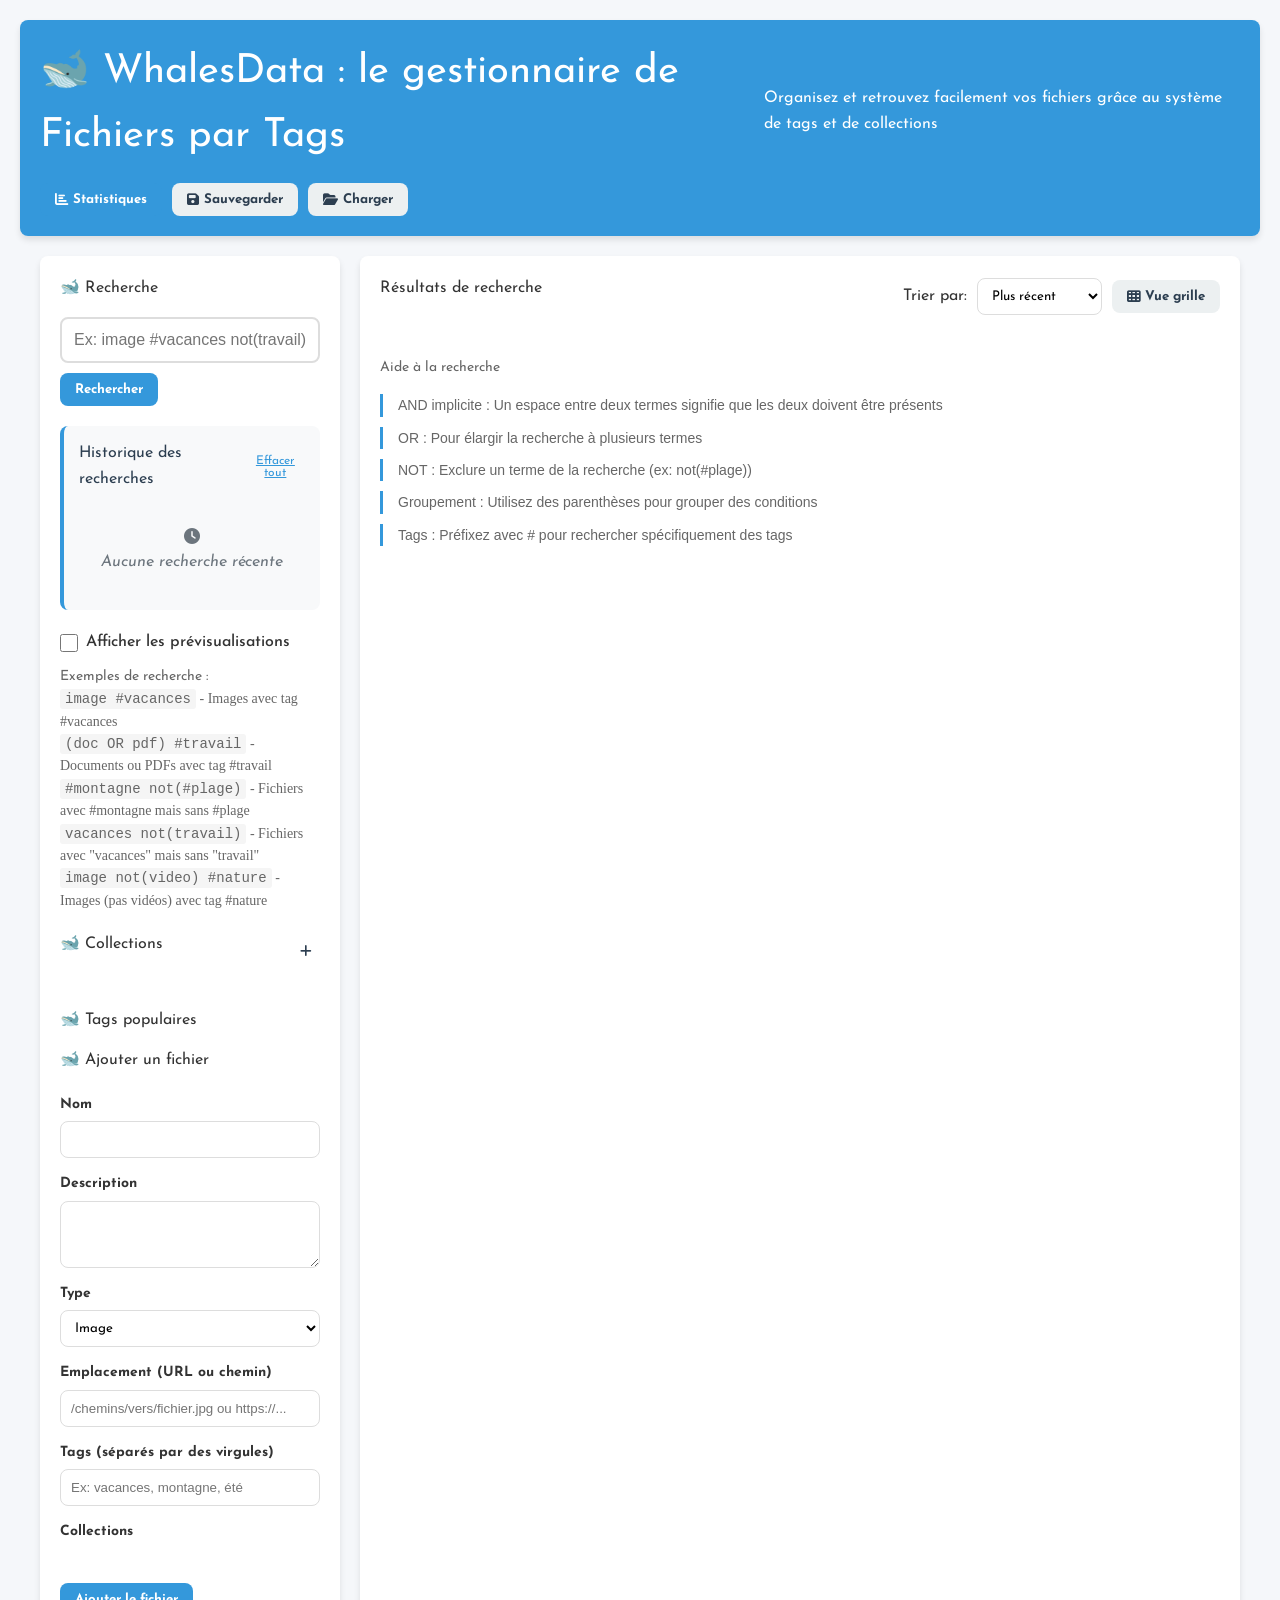
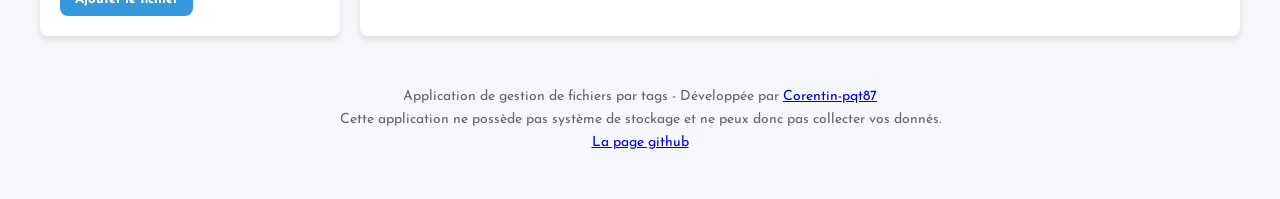
==== commit a63faedf: "correctif: rest.css & history-query" ====
--- a/index.html
+++ b/index.html
@@ -1,3 +1,4 @@
+
 <!DOCTYPE html>
 <html lang="fr">
 <head>
@@ -5,6 +6,7 @@
     <meta name="viewport" content="width=device-width, initial-scale=1.0">
     <title>🐋 WhalesData 🐋</title>
     <link rel="stylesheet" href="https://cdnjs.cloudflare.com/ajax/libs/font-awesome/6.4.0/css/all.min.css">
+    <link rel="stylesheet" href="style/reset.css">
     <link rel="stylesheet" href="style/style.css">
     <link rel="shortcut icon" href="asset/img/logo.png" type="image/png">
 </head>
--- a/style/style.css
+++ b/style/style.css
@@ -1,6 +1,8 @@
 /* ==================================================
    1. Variables globales & Reset
 ================================================== */
+@import url('https://fonts.googleapis.com/css2?family=Josefin+Sans:ital,wght@0,100..700;1,100..700&display=swap');
+
 :root {
     --primary-color: #3498db;
     --secondary-color: #3498db;
@@ -81,6 +83,13 @@
     margin-bottom: 15px;
 }
 
+p, h1, h2, h3, a, label, button, select {
+    font-family: "Josefin Sans", sans-serif;
+    font-optical-sizing: auto;
+}
+h1 {
+    font-size: 40px;
+}
 /* ==================================================
    4. Boutons
 ================================================== */
@@ -523,7 +532,13 @@
 .history-content { flex: 1; min-width: 0; }
 
 .history-query {
-
+    font-weight: 500;
+    color: var(--dark-color);
+    margin-bottom: 4px;
+    white-space: nowrap;
+    overflow: hidden;
+    text-overflow: ellipsis;
+}
 
 /* Style pour les recherches avec NOT */
 .history-item.has-exclusion {
@@ -531,7 +546,6 @@
 }
 .history-item.has-exclusion .history-query {
 color: var(--accent-color);
-border-left-color: var(--accent-color);
 }
 
 
@@ -611,4 +625,4 @@
     .history-item { flex-direction: column; gap: 8px; }
     .history-info { margin-top: 4px; font-size: 12px; }
     .history-query:hover::after { max-width: 200px; font-size: 11px; }
-}}+}
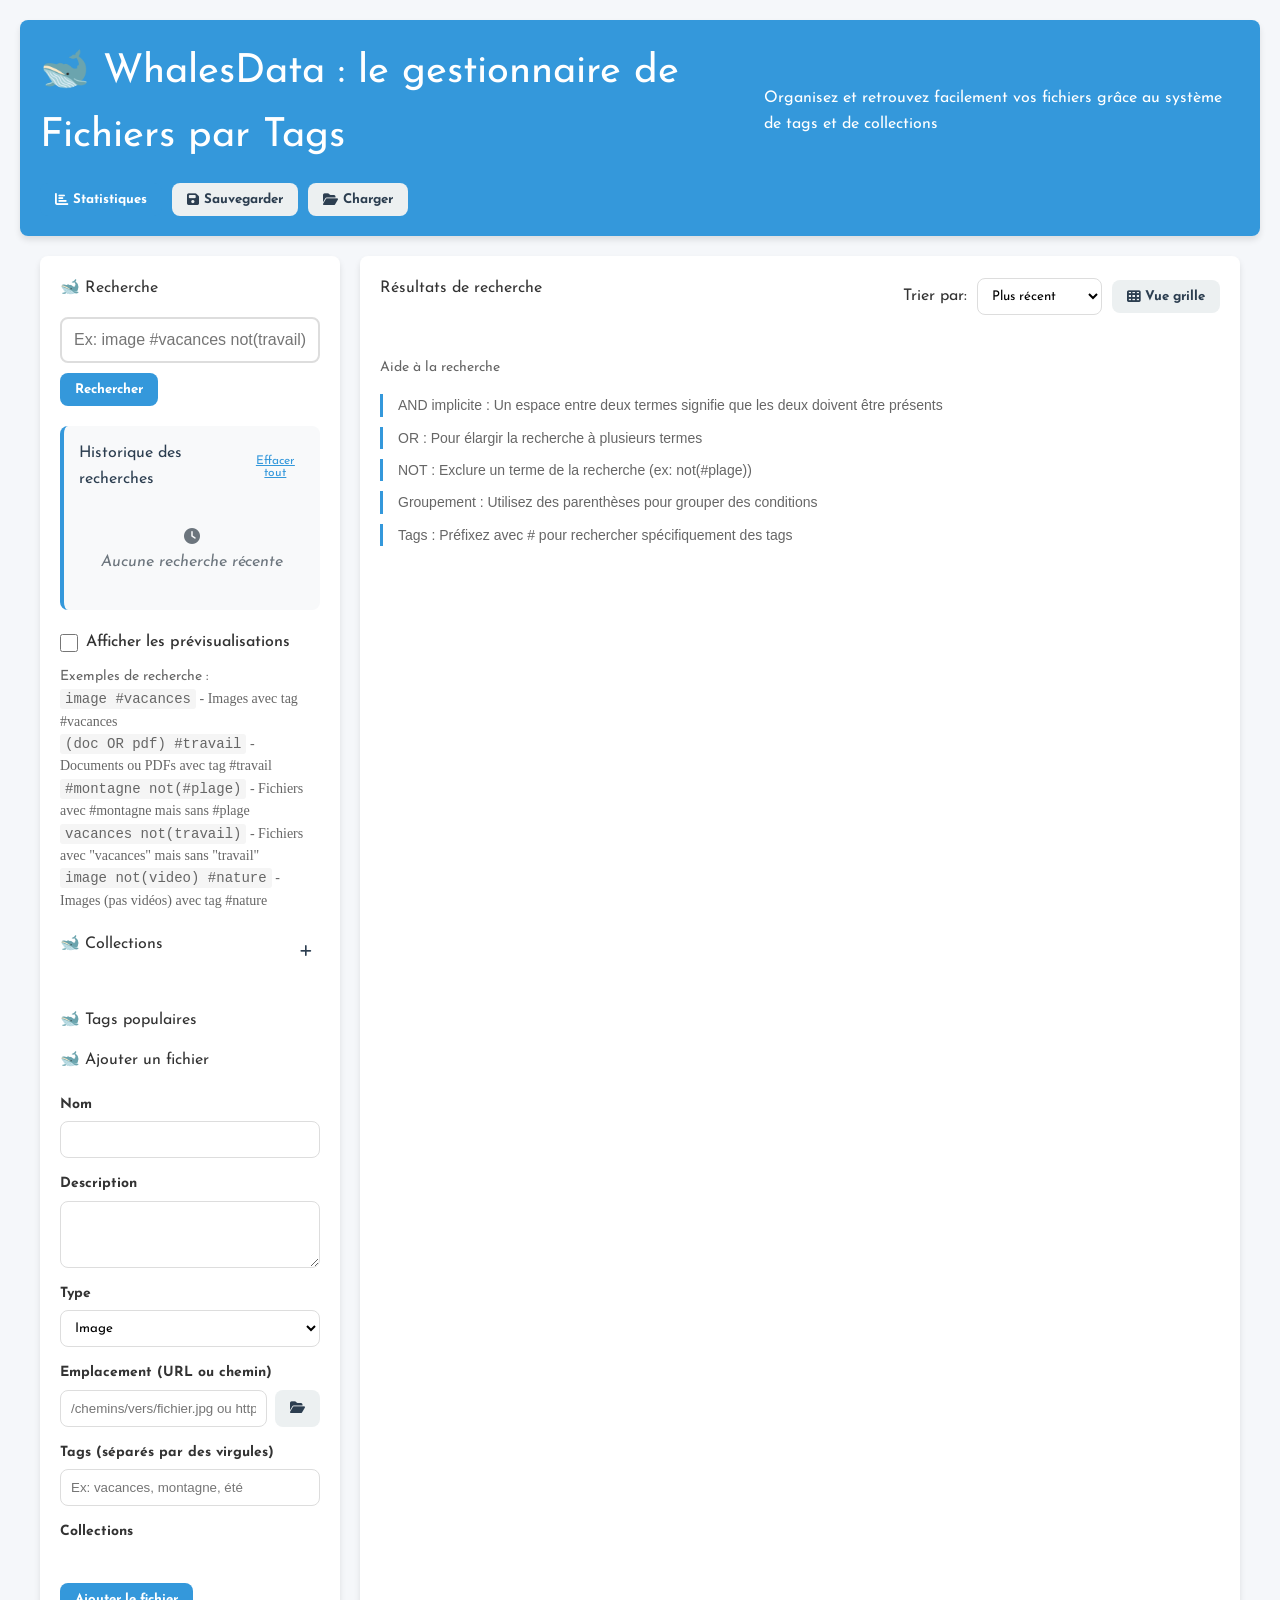
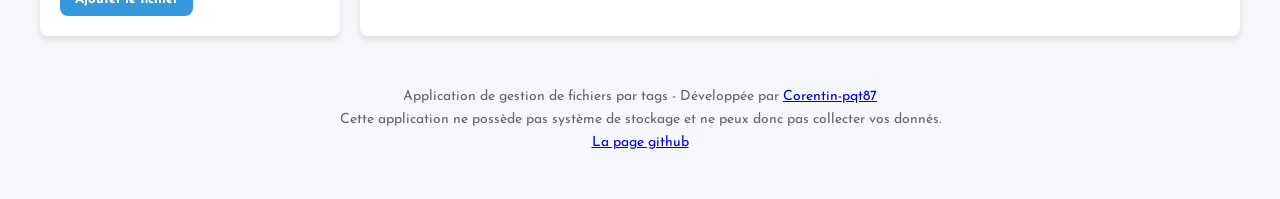
==== commit c972c1b9: "select folder" ====
--- a/index.html
+++ b/index.html
@@ -1,4 +1,3 @@
-
 <!DOCTYPE html>
 <html lang="fr">
 <head>
@@ -111,7 +110,13 @@
                     </div>
                     <div class="form-group">
                         <label class="form-label">Emplacement (URL ou chemin)</label>
-                        <input type="text" class="form-input" id="fileLocation" placeholder="/chemins/vers/fichier.jpg ou https://..." required>
+                        <div style="display: flex; gap: 8px;">
+                            <input type="text" class="form-input" id="fileLocation" placeholder="/chemins/vers/fichier.jpg ou https://..." required style="flex:1;">
+                            <button type="button" class="btn btn-secondary" id="selectFileBtn" title="Sélectionner un fichier local">
+                                <i class="fas fa-folder-open"></i>
+                            </button>
+                            <input type="file" id="hiddenFileInput" style="display:none;">
+                        </div>
                     </div>
                     <div class="form-group">
                         <label class="form-label">Tags (séparés par des virgules)</label>
